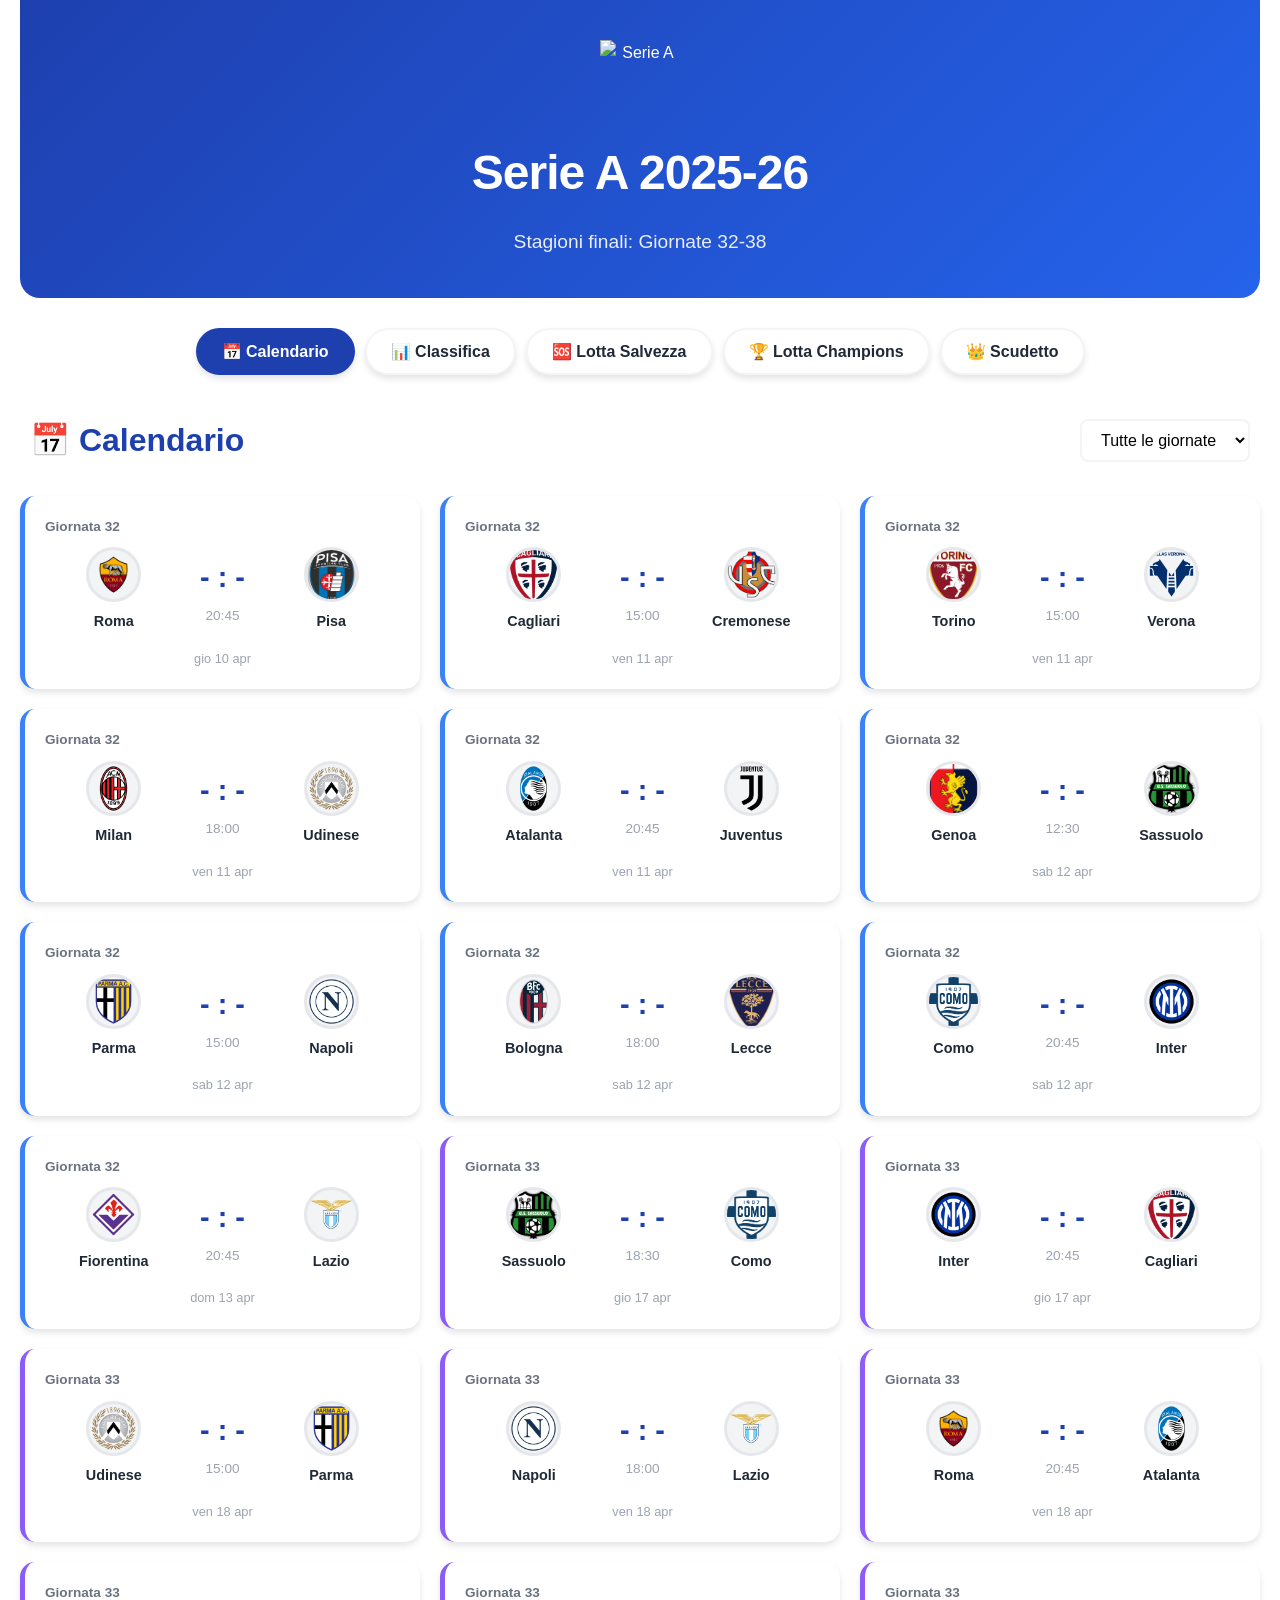
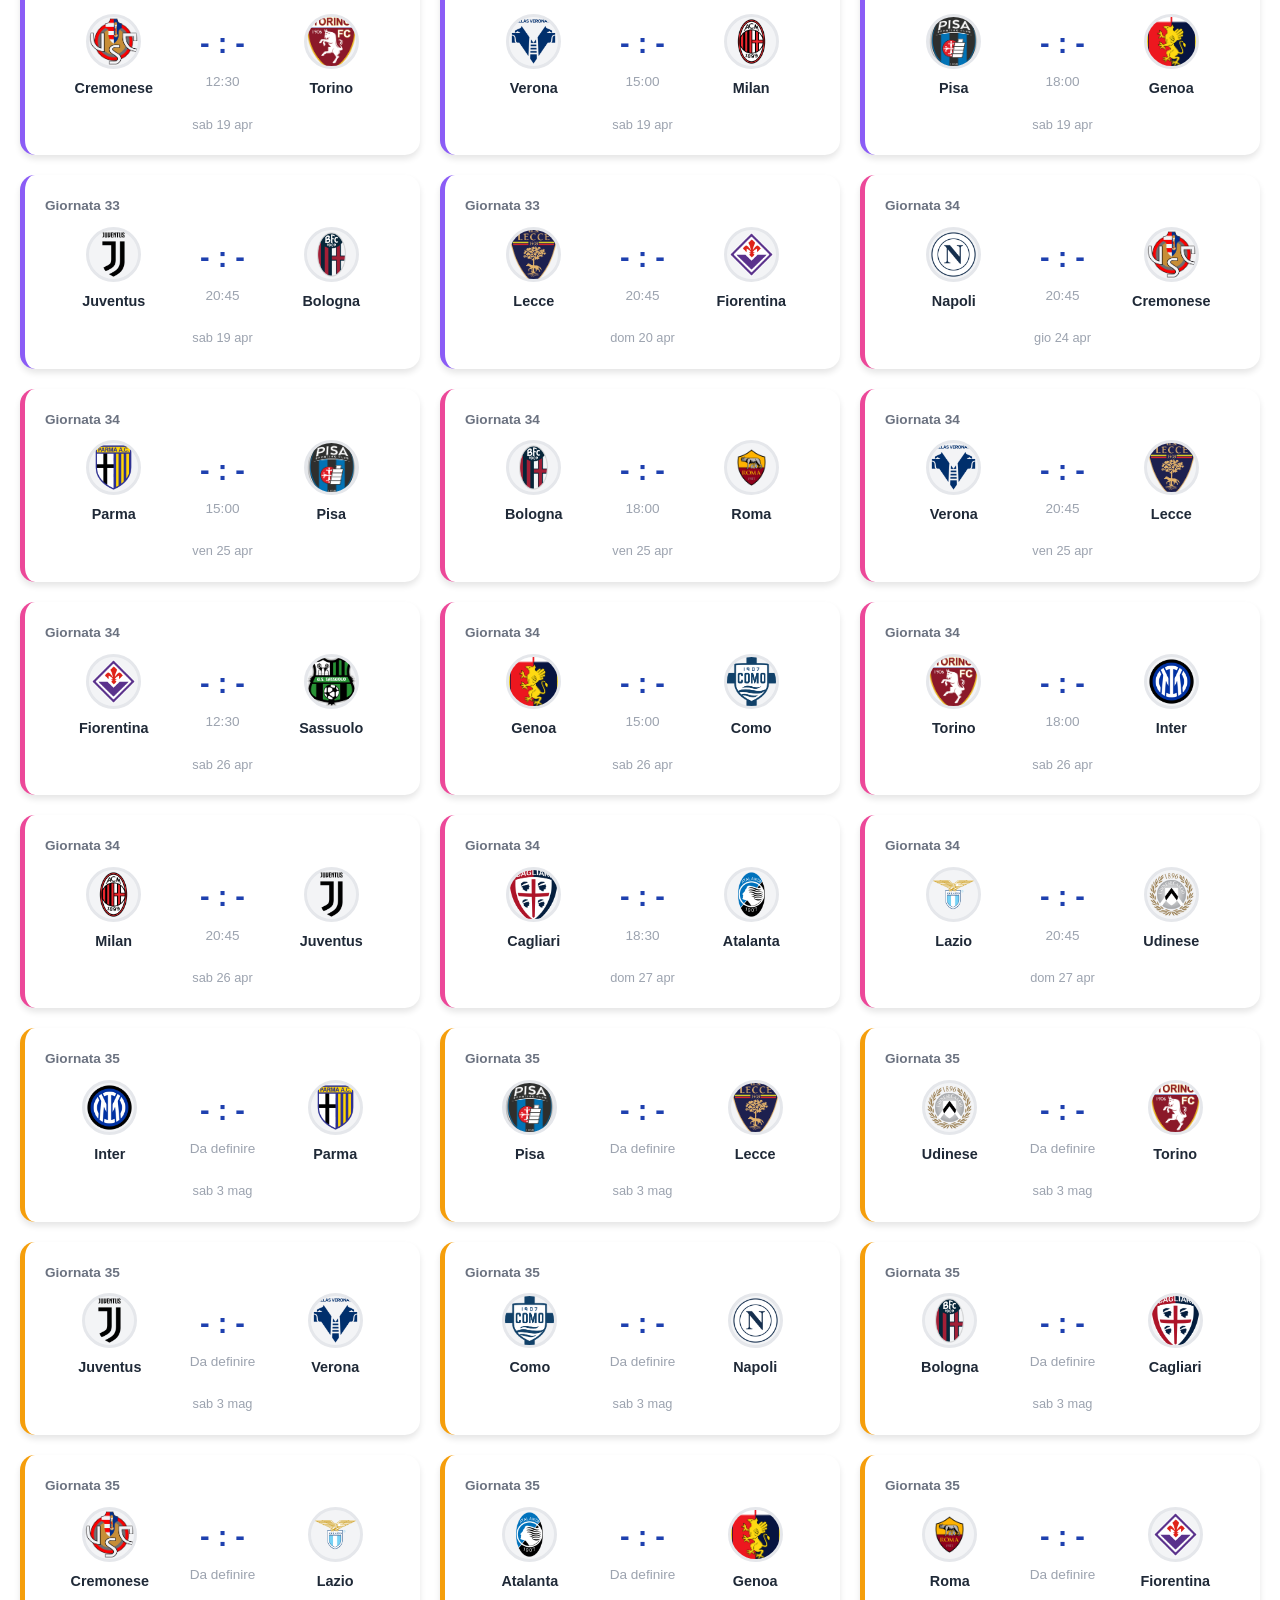
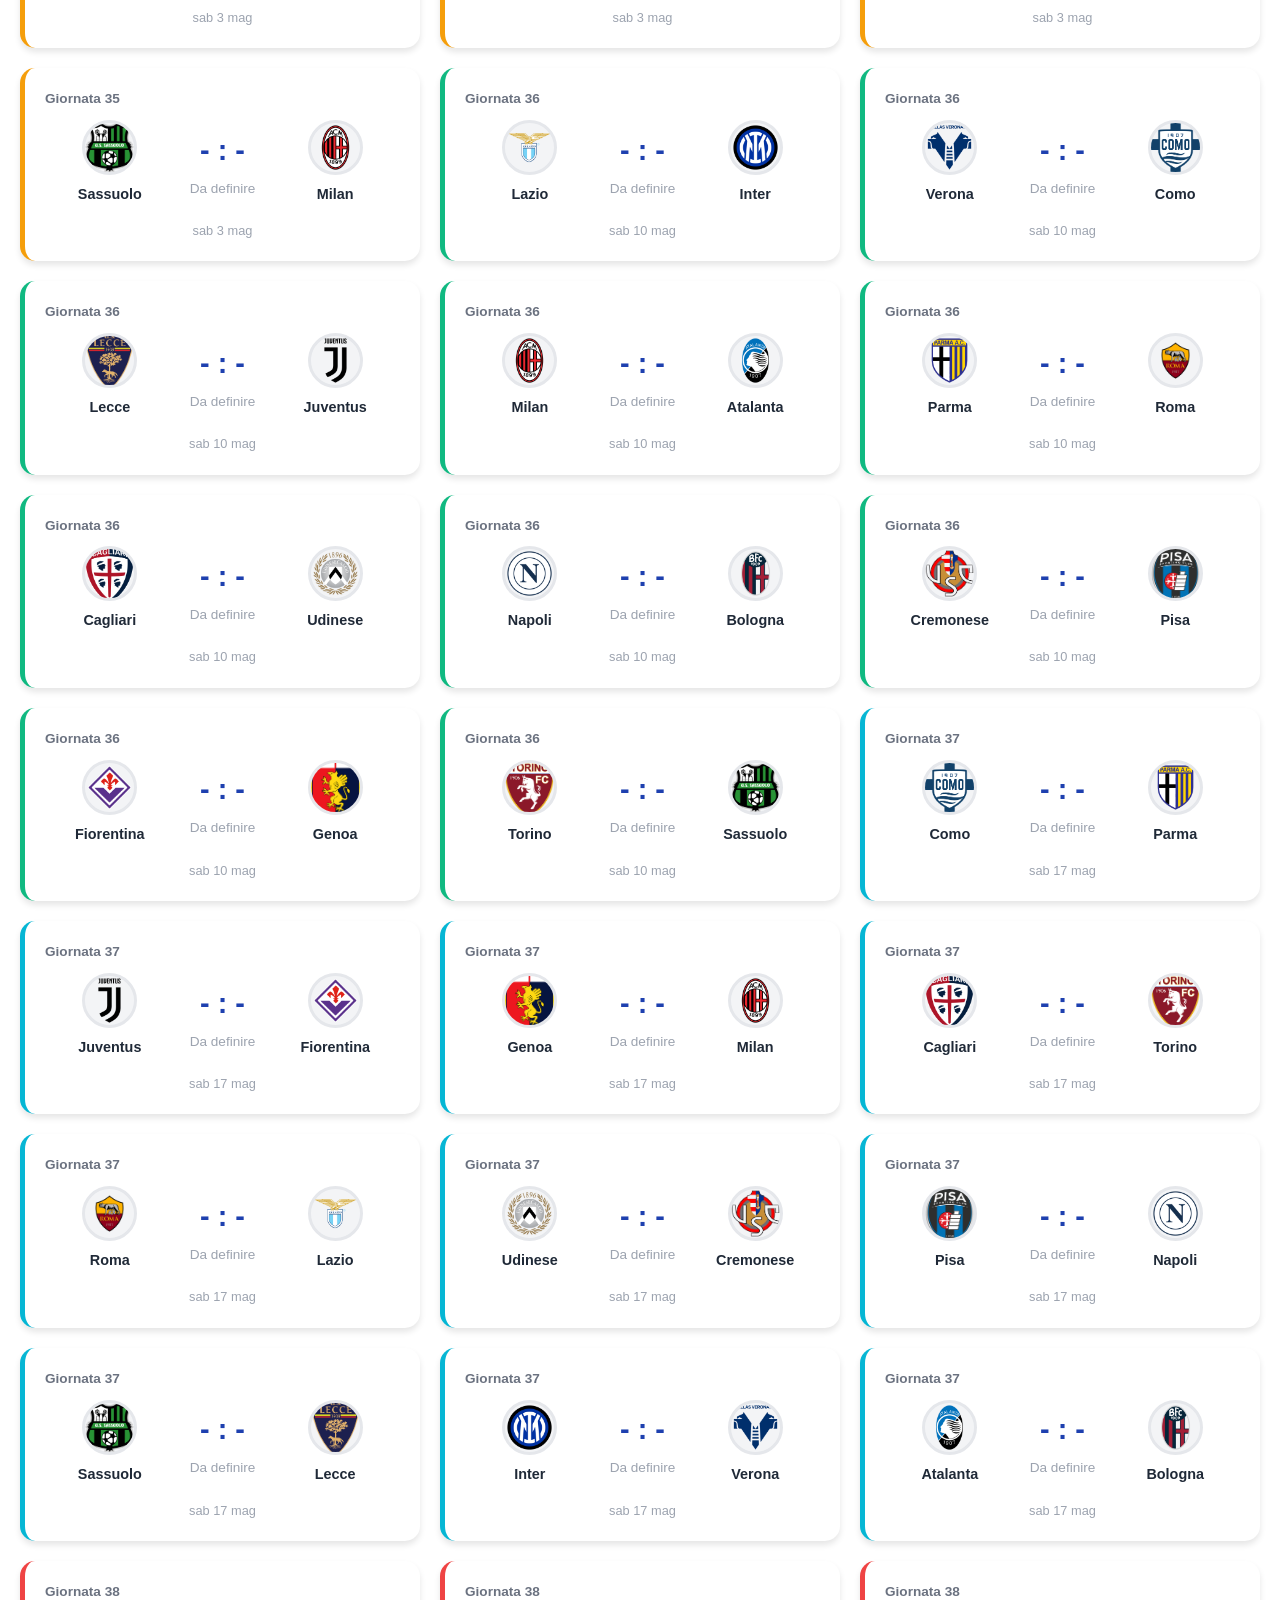
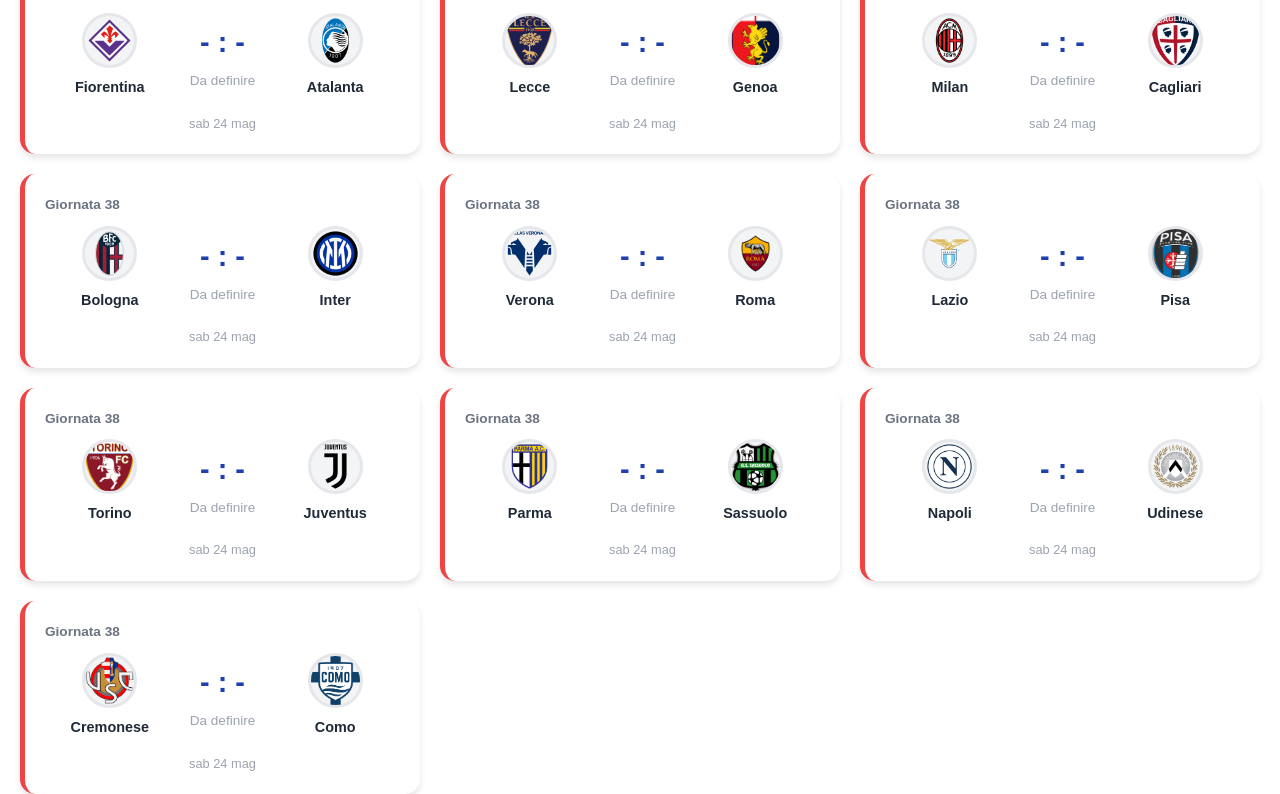
==== serieA-tracker/index.html @ 34279825 "PROGETTAZIONE FILE E CARTELLE COMPLETI" ====
<!DOCTYPE html>
<html lang="it">
<head>
    <meta charset="UTF-8">
    <meta name="viewport" content="width=device-width, initial-scale=1.0">
    <title>Serie A Tracker 2025-26</title>
    <link rel="stylesheet" href="css/style.css">
</head>
<body>
    <div class="container">
        <header class="header">
            <div class="header-content">
                <img src="images/serie-a-logo.png" alt="Serie A" class="logo">
                <h1>Serie A 2025-26</h1>
                <p>Stagioni finali: Giornate 32-38</p>
            </div>
        </header>

        <nav class="navbar">
            <button class="nav-btn active" data-section="calendario">📅 Calendario</button>
            <button class="nav-btn" data-section="classifica">📊 Classifica</button>
            <button class="nav-btn" data-section="salvezza">🆘 Lotta Salvezza</button>
            <button class="nav-btn" data-section="champions">🏆 Lotta Champions</button>
            <button class="nav-btn" data-section="scudetto">👑 Scudetto</button>
        </nav>

        <main class="main-content">
            <!-- SEZIONE CALENDARIO -->
            <section class="section active" id="calendario">
                <div class="section-header">
                    <h2>📅 Calendario</h2>
                    <select id="giornataFilter" class="filter-select">
                        <option value="">Tutte le giornate</option>
                        <option value="32">Giornata 32</option>
                        <option value="33">Giornata 33</option>
                        <option value="34">Giornata 34</option>
                        <option value="35">Giornata 35</option>
                        <option value="36">Giornata 36</option>
                        <option value="37">Giornata 37</option>
                        <option value="38">Giornata 38</option>
                    </select>
                </div>
                <div id="calendarioContainer" class="calendario-grid"></div>
            </section>

            <!-- SEZIONE CLASSIFICA -->
            <section class="section" id="classifica">
                <div class="section-header">
                    <h2>📊 Classifica</h2>
                </div>
                <div id="classificaContainer" class="classifica-table"></div>
            </section>

            <!-- SEZIONE LOTTA SALVEZZA -->
            <section class="section" id="salvezza">
                <div class="section-header">
                    <h2>🆘 Lotta Salvezza</h2>
                </div>
                <div id="salvezzaContainer" class="lotta-container"></div>
            </section>

            <!-- SEZIONE LOTTA CHAMPIONS -->
            <section class="section" id="champions">
                <div class="section-header">
                    <h2>🏆 Lotta Champions</h2>
                </div>
                <div id="championsContainer" class="lotta-container"></div>
            </section>

            <!-- SEZIONE SCUDETTO -->
            <section class="section" id="scudetto">
                <div class="section-header">
                    <h2>👑 Lotta Scudetto</h2>
                </div>
                <div id="scudettoContainer" class="lotta-container"></div>
            </section>
        </main>
    </div>

    <script src="js/app.js"></script>
</body>
</html>
---- serieA-tracker/css/style.css ----
* {
    margin: 0;
    padding: 0;
    box-sizing: border-box;
}

:root {
    --primary: #1e40af;
    --secondary: #dc2626;
    --success: #10b981;
    --warning: #f59e0b;
    --danger: #ef4444;
    --dark: #1f2937;
    --light: #f3f4f6;
    --white: #ffffff;
    --shadow: 0 4px 6px rgba(0, 0, 0, 0.1);
    --shadow-lg: 0 10px 25px rgba(0, 0, 0, 0.15);
}

body {
    font-family: -apple-system, BlinkMacSystemFont, "Segoe UI", Roboto, "Helvetica Neue", Arial, sans-serif;
    background: var(--white);
    color: var(--dark);
    line-height: 1.6;
}

.container {
    width: 100%;
    max-width: 1400px;
    margin: 0 auto;
    padding: 0 20px;
}

.header {
    background: linear-gradient(135deg, #1e40af 0%, #2563eb 100%);
    color: var(--white);
    padding: 40px 20px;
    text-align: center;
    margin-bottom: 30px;
    border-radius: 0 0 20px 20px;
    animation: slideDown 0.6s ease-out;
}

.header-content {
    display: flex;
    flex-direction: column;
    align-items: center;
    gap: 15px;
}

.logo {
    width: 80px;
    height: 80px;
    animation: rotation 3s linear infinite;
}

.header h1 {
    font-size: 3em;
    font-weight: 800;
    letter-spacing: -1px;
}

.header p {
    font-size: 1.2em;
    opacity: 0.9;
}

.navbar {
    display: flex;
    gap: 10px;
    margin-bottom: 40px;
    flex-wrap: wrap;
    justify-content: center;
}

.nav-btn {
    padding: 12px 24px;
    border: 2px solid var(--light);
    background: var(--white);
    color: var(--dark);
    border-radius: 50px;
    cursor: pointer;
    font-size: 1em;
    font-weight: 600;
    transition: all 0.3s ease;
    box-shadow: var(--shadow);
}

.nav-btn:hover {
    border-color: var(--primary);
    color: var(--primary);
    transform: translateY(-2px);
    box-shadow: var(--shadow-lg);
}

.nav-btn.active {
    background: var(--primary);
    color: var(--white);
    border-color: var(--primary);
}

.section {
    display: none;
    animation: fadeIn 0.5s ease-in;
}

.section.active {
    display: block;
}

.section-header {
    display: flex;
    justify-content: space-between;
    align-items: center;
    margin-bottom: 30px;
    padding: 0 10px;
}

.section-header h2 {
    font-size: 2em;
    color: var(--primary);
}

.filter-select {
    padding: 10px 15px;
    border: 2px solid var(--light);
    border-radius: 8px;
    background: var(--white);
    cursor: pointer;
    font-size: 1em;
    transition: all 0.3s ease;
}

.filter-select:hover {
    border-color: var(--primary);
}

.calendario-grid {
    display: grid;
    grid-template-columns: repeat(auto-fill, minmax(350px, 1fr));
    gap: 20px;
}

.match-card {
    background: var(--white);
    border-radius: 15px;
    padding: 20px;
    box-shadow: var(--shadow);
    transition: all 0.3s ease;
    border-left: 5px solid var(--light);
    overflow: hidden;
    position: relative;
}

.match-card:hover {
    transform: translateY(-5px);
    box-shadow: var(--shadow-lg);
}

.match-card.giornata-32 {
    border-left-color: #3b82f6;
}

.match-card.giornata-33 {
    border-left-color: #8b5cf6;
}

.match-card.giornata-34 {
    border-left-color: #ec4899;
}

.match-card.giornata-35 {
    border-left-color: #f59e0b;
}

.match-card.giornata-36 {
    border-left-color: #10b981;
}

.match-card.giornata-37 {
    border-left-color: #06b6d4;
}

.match-card.giornata-38 {
    border-left-color: #ef4444;
}

.match-giornata {
    font-size: 0.85em;
    color: #6b7280;
    margin-bottom: 10px;
    font-weight: 600;
}

.match-content {
    display: flex;
    align-items: center;
    justify-content: space-between;
    gap: 15px;
    margin-bottom: 15px;
}

.team {
    display: flex;
    flex-direction: column;
    align-items: center;
    gap: 8px;
    flex: 1;
}

.team-badge {
    width: 55px;
    height: 55px;
    border-radius: 50%;
    background: var(--light);
    display: flex;
    align-items: center;
    justify-content: center;
    overflow: hidden;
    border: 3px solid #e5e7eb;
    transition: all 0.3s ease;
}

.team-badge img {
    width: 100%;
    height: 100%;
    object-fit: cover;
}

.team-badge:hover {
    transform: scale(1.1);
    border-color: var(--primary);
}

.team-name {
    font-size: 0.9em;
    font-weight: 600;
    text-align: center;
    color: var(--dark);
}

.match-score {
    display: flex;
    flex-direction: column;
    align-items: center;
    gap: 5px;
}

.score-display {
    font-size: 1.8em;
    font-weight: 800;
    color: var(--primary);
    min-width: 50px;
    text-align: center;
}

.match-time {
    font-size: 0.85em;
    color: #9ca3af;
    text-align: center;
}

.match-date {
    font-size: 0.8em;
    color: #9ca3af;
    text-align: center;
}

.classifica-table {
    overflow-x: auto;
}

table {
    width: 100%;
    border-collapse: collapse;
    background: var(--white);
    border-radius: 15px;
    overflow: hidden;
    box-shadow: var(--shadow);
}

thead {
    background: linear-gradient(135deg, #1e40af 0%, #2563eb 100%);
    color: var(--white);
}

th {
    padding: 15px;
    text-align: left;
    font-weight: 600;
    font-size: 0.95em;
}

td {
    padding: 12px 15px;
    border-bottom: 1px solid var(--light);
}

tbody tr {
    transition: all 0.3s ease;
}

tbody tr:hover {
    background: var(--light);
}

tbody tr.champions {
    background: rgba(59, 130, 246, 0.1);
}

tbody tr.europaLeague {
    background: rgba(245, 158, 11, 0.15);
}

tbody tr.salvato {
    background: rgba(16, 185, 129, 0.1);
}

tbody tr.retrocesso {
    background: rgba(239, 68, 68, 0.1);
}

.posizione {
    font-weight: 700;
    color: var(--primary);
    font-size: 1.1em;
}

.team-cell {
    display: flex;
    align-items: center;
    gap: 10px;
    font-weight: 600;
}

.team-cell img {
    width: 35px;
    height: 35px;
    border-radius: 50%;
    object-fit: cover;
}

.lotta-container {
    display: grid;
    grid-template-columns: repeat(auto-fill, minmax(280px, 1fr));
    gap: 20px;
}

.lotta-card {
    background: var(--white);
    border-radius: 15px;
    padding: 20px;
    box-shadow: var(--shadow);
    transition: all 0.3s ease;
    border-top: 4px solid var(--primary);
    position: relative;
    overflow: hidden;
}

.lotta-card:hover {
    transform: translateY(-5px);
    box-shadow: var(--shadow-lg);
}

.lotta-card.salvezza {
    border-top-color: #10b981;
}

.lotta-card.champions {
    border-top-color: #1e40af;
}

.lotta-card.scudetto {
    border-top-color: #fbbf24;
}

.lotta-header {
    display: flex;
    align-items: center;
    gap: 10px;
    margin-bottom: 15px;
}

.lotta-badge {
    width: 45px;
    height: 45px;
    border-radius: 50%;
    background: var(--light);
    display: flex;
    align-items: center;
    justify-content: center;
    overflow: hidden;
}

.lotta-badge img {
    width: 100%;
    height: 100%;
    object-fit: cover;
}

.lotta-info {
    flex: 1;
}

.lotta-name {
    font-weight: 700;
    color: var(--dark);
    font-size: 1.1em;
}

.lotta-pts {
    font-size: 0.9em;
    color: #6b7280;
}

.lotta-status {
    display: inline-block;
    padding: 4px 10px;
    border-radius: 20px;
    font-size: 0.8em;
    font-weight: 600;
}

.lotta-status.possibile {
    background: rgba(59, 130, 246, 0.2);
    color: #1e40af;
}

.lotta-status.difficile {
    background: rgba(245, 158, 11, 0.2);
    color: #b45309;
}

.lotta-status.impossibile {
    background: rgba(239, 68, 68, 0.2);
    color: #dc2626;
}

.lotta-details {
    margin-top: 12px;
    padding-top: 12px;
    border-top: 1px solid var(--light);
}

.detail-row {
    display: flex;
    justify-content: space-between;
    font-size: 0.9em;
    margin-bottom: 6px;
    color: #6b7280;
}

.detail-label {
    font-weight: 500;
}

.detail-value {
    font-weight: 600;
    color: var(--primary);
}

@keyframes slideDown {
    from {
        opacity: 0;
        transform: translateY(-30px);
    }
    to {
        opacity: 1;
        transform: translateY(0);
    }
}

@keyframes fadeIn {
    from {
        opacity: 0;
    }
    to {
        opacity: 1;
    }
}

@keyframes rotation {
    from {
        transform: rotate(0deg);
    }
    to {
        transform: rotate(360deg);
    }
}

@media (max-width: 768px) {
    .header h1 {
        font-size: 2em;
    }

    .header p {
        font-size: 1em;
    }

    .navbar {
        gap: 5px;
    }

    .nav-btn {
        padding: 10px 16px;
        font-size: 0.9em;
    }

    .calendario-grid {
        grid-template-columns: 1fr;
    }

    .lotta-container {
        grid-template-columns: 1fr;
    }

    .section-header {
        flex-direction: column;
        align-items: flex-start;
        gap: 15px;
    }

    table {
        font-size: 0.9em;
    }

    th, td {
        padding: 10px;
    }

    .team-cell {
        gap: 8px;
    }

    .team-cell img {
        width: 30px;
        height: 30px;
    }
}
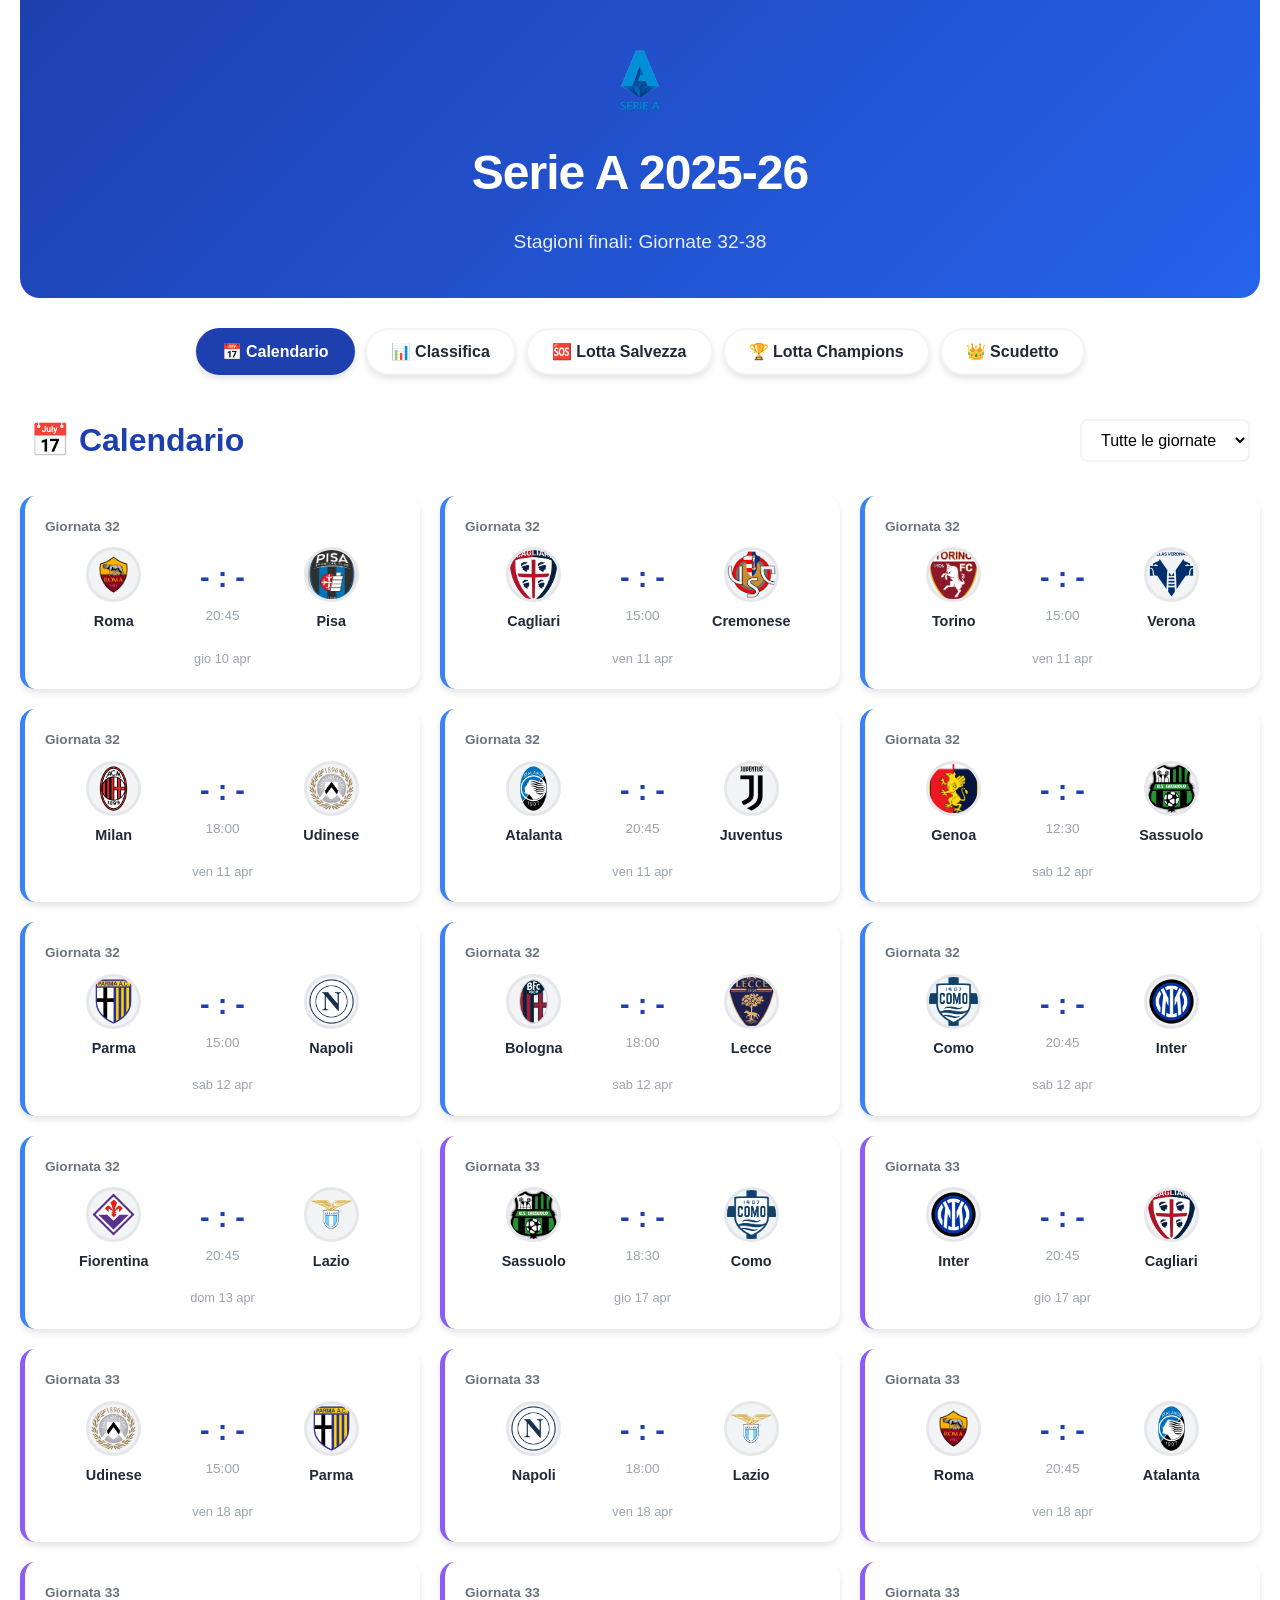
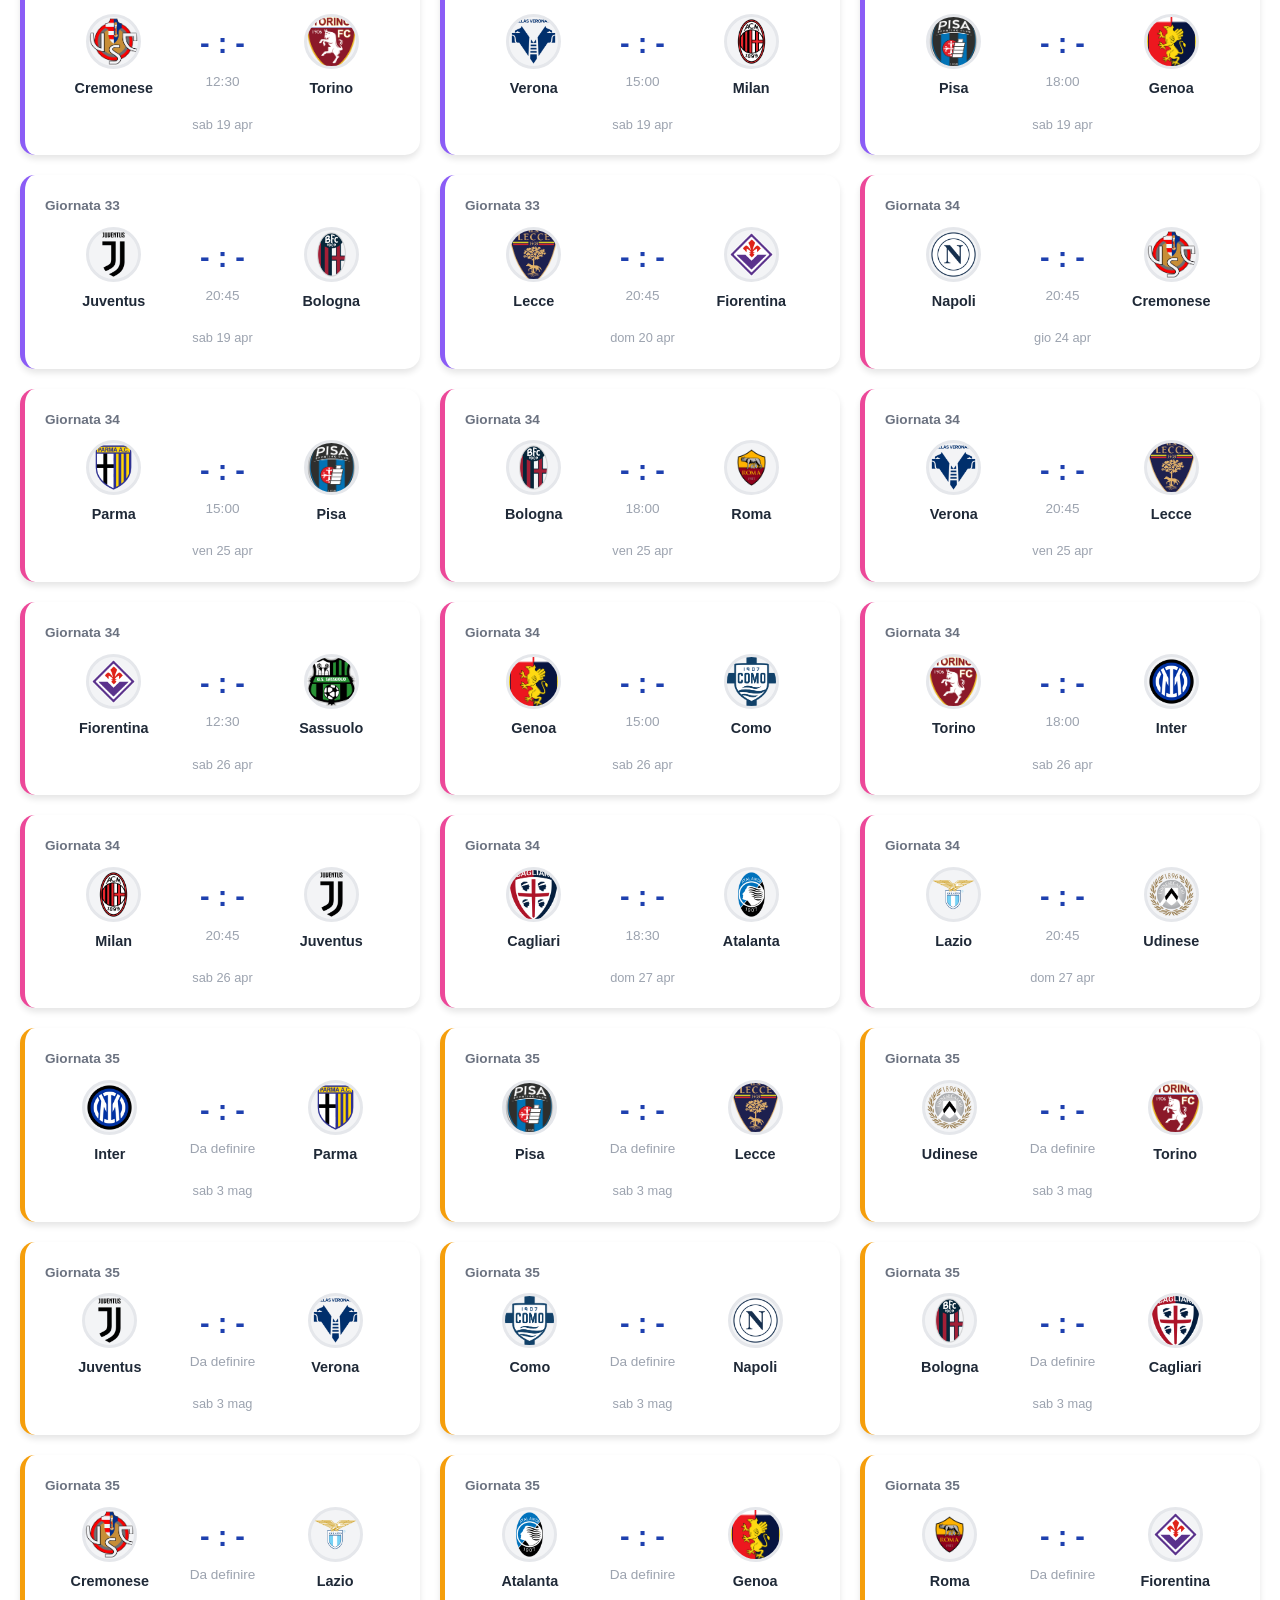
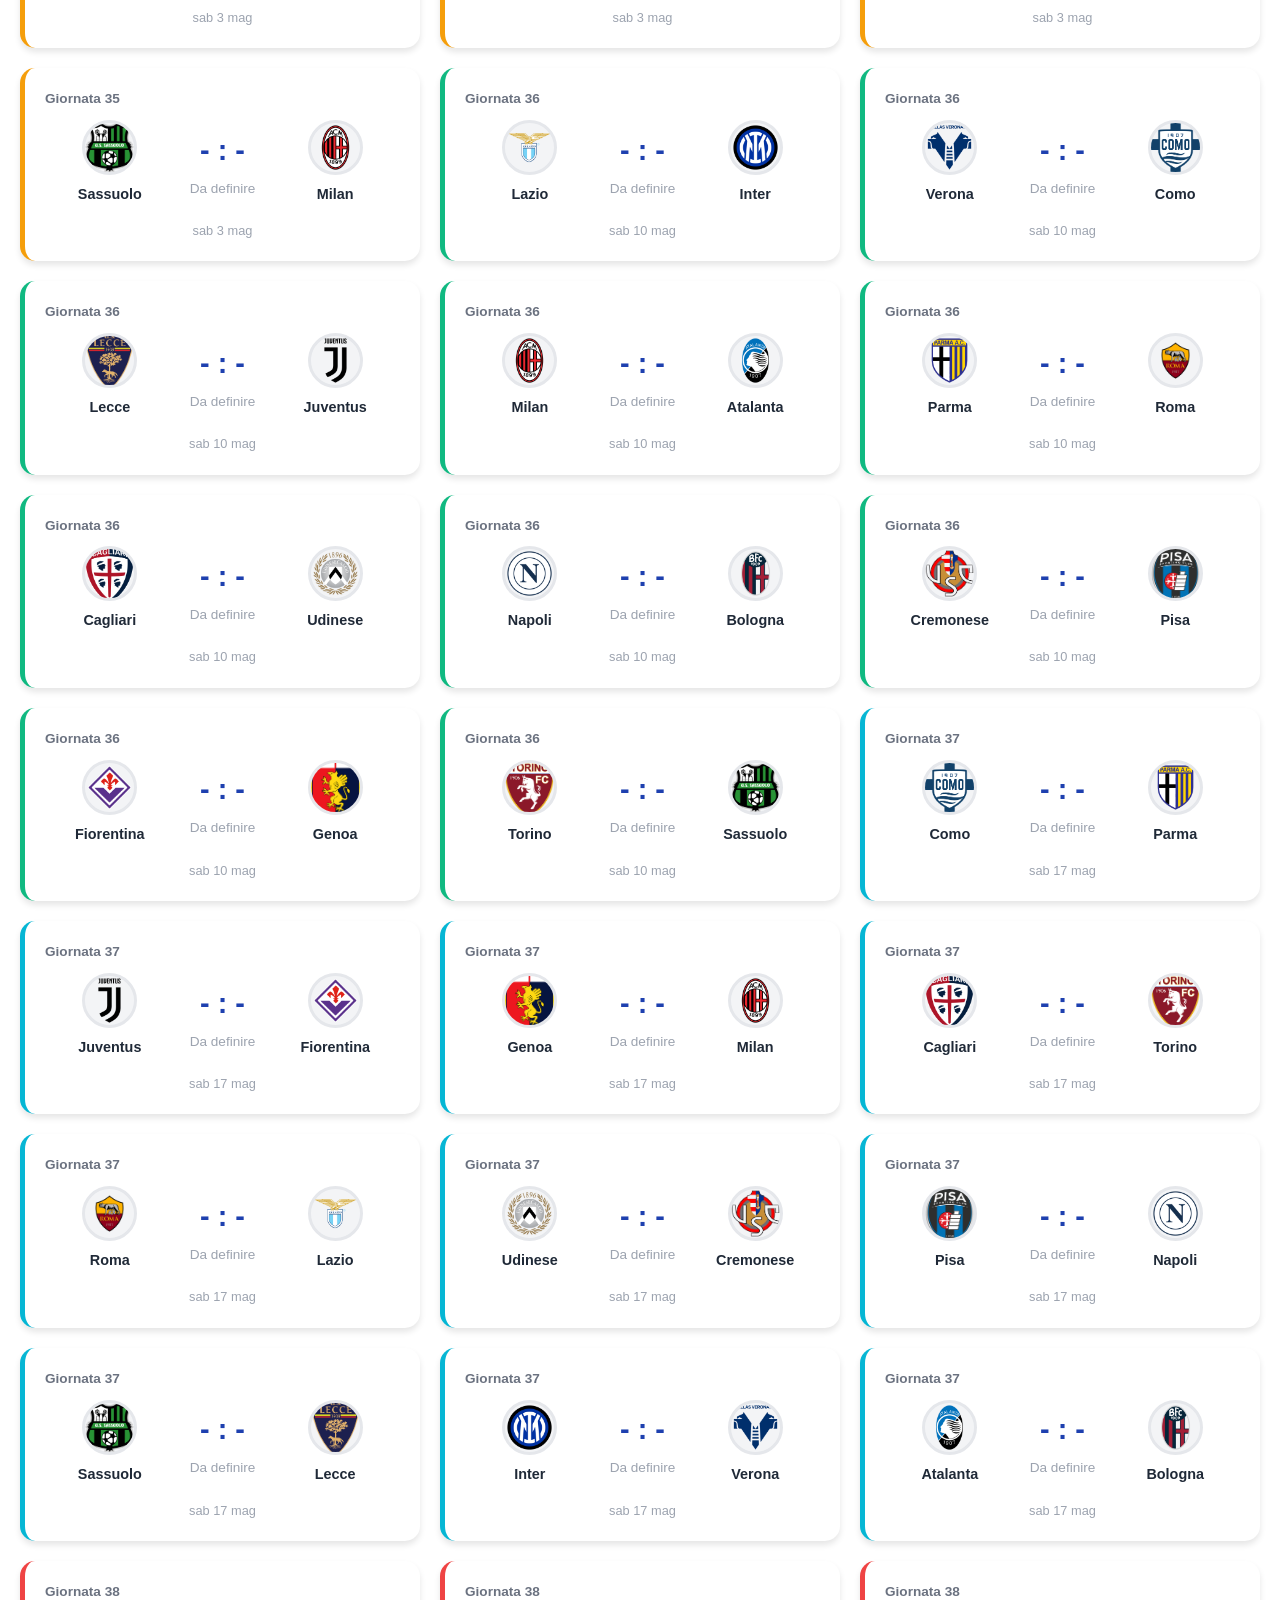
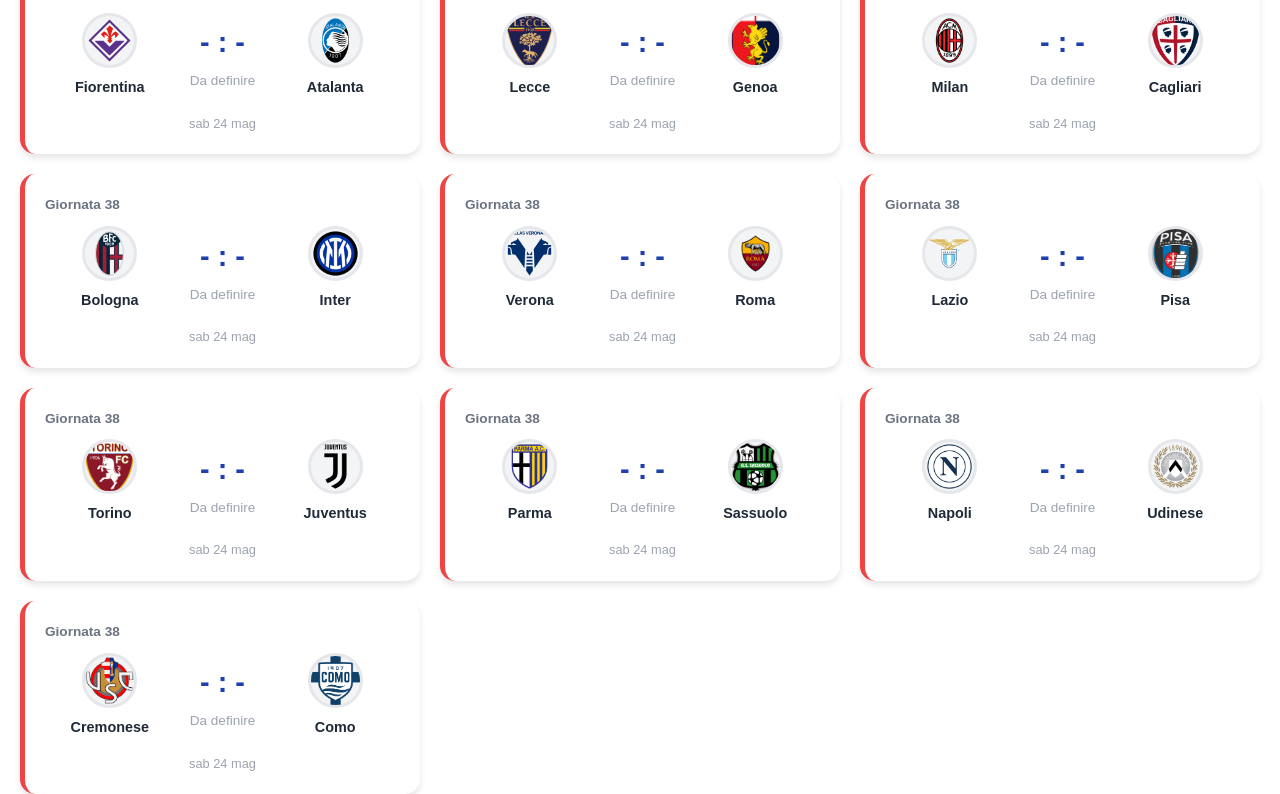
==== commit c3470502: "sistemaione logo + classifca" ====
--- a/serieA-tracker/index.html
+++ b/serieA-tracker/index.html
@@ -10,7 +10,7 @@
     <div class="container">
         <header class="header">
             <div class="header-content">
-                <img src="images/serie-a-logo.png" alt="Serie A" class="logo">
+                <img src="images/Serie_A.png" alt="Serie A" class="logo">
                 <h1>Serie A 2025-26</h1>
                 <p>Stagioni finali: Giornate 32-38</p>
             </div>
